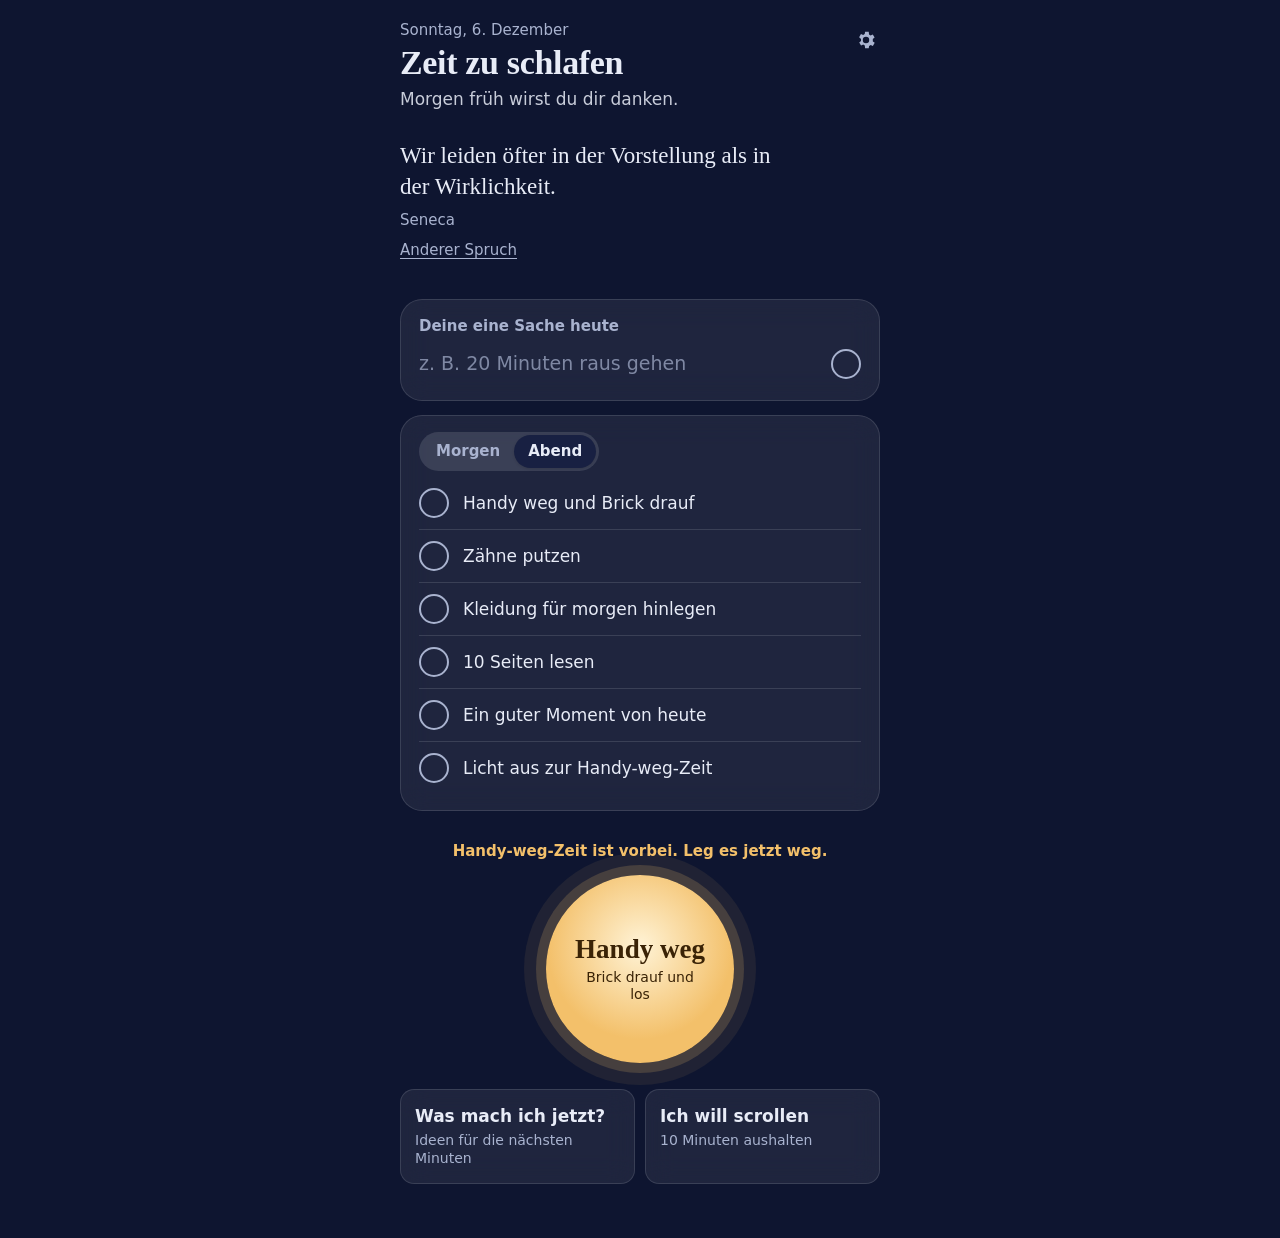
==== app/index.html @ 05405e2e "Tag: kleine iPhone-Web-App für den Tagesrhythmus Routinen mit Serie, eine Sache pro Tag, Spruch des " ====
<!DOCTYPE html>
<html lang="de">
<head>
  <meta charset="utf-8">
  <meta name="viewport" content="width=device-width, initial-scale=1, viewport-fit=cover">
  <title>Tag</title>
  <meta name="description" content="Dein Tagesrhythmus: Routinen, Handy weg, Ideen für jetzt.">
  <meta name="theme-color" content="#cfe0ee">
  <meta name="apple-mobile-web-app-capable" content="yes">
  <meta name="mobile-web-app-capable" content="yes">
  <meta name="apple-mobile-web-app-status-bar-style" content="default">
  <meta name="apple-mobile-web-app-title" content="Tag">
  <link rel="manifest" href="manifest.webmanifest">
  <link rel="icon" href="icons/icon.svg" type="image/svg+xml">
  <link rel="apple-touch-icon" href="icons/apple-touch-icon.png">
  <link rel="stylesheet" href="styles.css">
</head>
<body>
  <div class="sky" aria-hidden="true"></div>

  <main class="page">
    <header class="top">
      <p class="date" id="date"></p>
      <h1 class="greeting" id="greeting">Guten Morgen</h1>
      <p class="nudge" id="nudge"></p>
      <button class="icon-btn settings-btn" id="openSettings" aria-label="Einstellungen">
        <svg viewBox="0 0 24 24" width="22" height="22" aria-hidden="true"><path fill="currentColor" d="M12 15.5A3.5 3.5 0 1 1 12 8.5a3.5 3.5 0 0 1 0 7Zm7.4-2.5a7.6 7.6 0 0 0 0-2l2-1.6-2-3.4-2.4 1a7.4 7.4 0 0 0-1.7-1L15 3h-4l-.4 2.5a7.4 7.4 0 0 0-1.7 1l-2.4-1-2 3.4L6.6 11a7.6 7.6 0 0 0 0 2l-2 1.6 2 3.4 2.4-1a7.4 7.4 0 0 0 1.7 1L11 21h4l.4-2.5a7.4 7.4 0 0 0 1.7-1l2.4 1 2-3.4-2-1.6Z"/></svg>
      </button>
    </header>

    <figure class="quote" id="quote">
      <blockquote id="quoteText"></blockquote>
      <figcaption id="quoteBy"></figcaption>
      <button class="text-btn" id="nextQuote">Anderer Spruch</button>
    </figure>

    <section class="block focus">
      <label for="focusInput" class="block-title">Deine eine Sache heute</label>
      <div class="focus-row">
        <input id="focusInput" type="text" placeholder="z. B. 20 Minuten raus gehen" autocomplete="off" enterkeyhint="done">
        <button class="check" id="focusDone" aria-label="Erledigt" aria-pressed="false"></button>
      </div>
    </section>

    <section class="block routine">
      <div class="routine-head">
        <div class="seg" role="tablist" aria-label="Routine">
          <button role="tab" id="tabMorning" aria-selected="true">Morgen</button>
          <button role="tab" id="tabEvening" aria-selected="false">Abend</button>
        </div>
        <p class="streak" id="streak"></p>
      </div>
      <ul class="checklist" id="routineList"></ul>
      <p class="routine-done" id="routineDone" hidden>Geschafft. Gut gemacht.</p>
    </section>

    <section class="phone-down" id="phoneDown">
      <p class="pd-time" id="bedtimeInfo"></p>
      <button class="pd-btn" id="brickBtn">
        <span class="pd-label">Handy weg</span>
        <span class="pd-sub" id="brickSub">Brick drauf und los</span>
      </button>
    </section>

    <div class="actions">
      <button class="action" id="openIdeas">
        <span class="action-title">Was mach ich jetzt?</span>
        <span class="action-sub">Ideen für die nächsten Minuten</span>
      </button>
      <button class="action action-urge" id="openUrge">
        <span class="action-title">Ich will scrollen</span>
        <span class="action-sub">10 Minuten aushalten</span>
      </button>
    </div>

    <p class="tally" id="tally"></p>
  </main>

  <!-- Ideen -->
  <dialog class="sheet" id="ideasSheet" aria-labelledby="ideasTitle">
    <div class="sheet-inner">
      <div class="sheet-head">
        <button class="text-btn back" id="ideasBack" hidden>Zurück</button>
        <h2 id="ideasTitle">Was mach ich jetzt?</h2>
        <button class="text-btn" data-close>Fertig</button>
      </div>
      <div id="ideasBody"></div>
    </div>
  </dialog>

  <!-- Drang -->
  <dialog class="sheet urge" id="urgeSheet" aria-labelledby="urgeTitle">
    <div class="sheet-inner">
      <div class="sheet-head">
        <span></span>
        <h2 id="urgeTitle">Durchhalten</h2>
        <button class="text-btn" data-close>Schließen</button>
      </div>
      <p class="urge-lead">Der Drang ist eine Welle. Sie steigt und sie fällt wieder. Halte zehn Minuten durch, dann entscheidest du neu.</p>
      <div class="timer" id="timer" role="timer" aria-live="off">10:00</div>
      <div class="breath" id="breath" aria-hidden="true"><span></span></div>
      <p class="breath-label" id="breathLabel">Einatmen</p>
      <p class="urge-try">Stattdessen jetzt:<br><strong id="urgeIdea"></strong></p>
      <div class="urge-buttons">
        <button class="text-btn" id="urgeOther">Andere Idee</button>
        <button class="pill" id="urgeWon">Geschafft, Drang ist weg</button>
      </div>
    </div>
  </dialog>

  <!-- Einstellungen -->
  <dialog class="sheet" id="settingsSheet" aria-labelledby="settingsTitle">
    <div class="sheet-inner">
      <div class="sheet-head">
        <span></span>
        <h2 id="settingsTitle">Einstellungen</h2>
        <button class="text-btn" data-close>Fertig</button>
      </div>

      <div class="field">
        <label for="bedtime">Handy weg um</label>
        <input type="time" id="bedtime">
        <p class="hint">Tipp: Jede Woche 15 Minuten früher. Von 1:00 langsam Richtung 23:00.</p>
      </div>

      <div class="field">
        <span class="field-label">Morgenroutine</span>
        <ul class="edit-list" id="editMorning"></ul>
        <form class="add-row" data-list="morning">
          <input type="text" placeholder="Neuer Punkt" aria-label="Neuer Punkt für Morgenroutine">
          <button class="pill small">Hinzufügen</button>
        </form>
      </div>

      <div class="field">
        <span class="field-label">Abendroutine</span>
        <ul class="edit-list" id="editEvening"></ul>
        <form class="add-row" data-list="evening">
          <input type="text" placeholder="Neuer Punkt" aria-label="Neuer Punkt für Abendroutine">
          <button class="pill small">Hinzufügen</button>
        </form>
      </div>

      <div class="field">
        <span class="field-label">Aufs iPhone holen</span>
        <p class="hint">In Safari öffnen, unten auf Teilen tippen, dann „Zum Home-Bildschirm“. Deine Daten bleiben nur auf diesem Gerät.</p>
      </div>

      <div class="field">
        <button class="text-btn danger" id="resetAll">Alles zurücksetzen</button>
      </div>
    </div>
  </dialog>

  <div class="toast" id="toast" role="status" aria-live="polite"></div>

  <script src="data.js"></script>
  <script src="app.js"></script>
</body>
</html>
---- app/styles.css ----
/* Tag: Farben folgen dem Himmel über den Tag. */

:root {
  --sky-top: #bfd8ec;
  --sky-bottom: #f7dcc6;
  --ink: #1e2a3a;
  --ink-soft: #4d5b6e;
  --panel: rgba(255, 255, 255, 0.58);
  --panel-line: rgba(30, 42, 58, 0.1);
  --sun: #e8952f;
  --sun-ink: #3a2306;
  --sheet: #f6f8fb;
  --sheet-ink: #1e2a3a;

  --serif: ui-serif, "New York", "Iowan Old Style", Georgia, serif;
  --sans: -apple-system, system-ui, "SF Pro Text", "Segoe UI", Roboto, sans-serif;

  --r-lg: 22px;
  --r-md: 14px;
  color-scheme: light;
}

html[data-phase="day"] {
  --sky-top: #cfe3f2;
  --sky-bottom: #eef3f6;
}

html[data-phase="evening"] {
  --sky-top: #34426f;
  --sky-bottom: #b98478;
  --ink: #f6f1ee;
  --ink-soft: #e2d6d6;
  --panel: rgba(20, 24, 48, 0.32);
  --panel-line: rgba(255, 255, 255, 0.16);
  --sun: #f2a85a;
  color-scheme: dark;
}

html[data-phase="night"] {
  --sky-top: #0e1530;
  --sky-bottom: #28315c;
  --ink: #e8ecf7;
  --ink-soft: #a9b3cf;
  --panel: rgba(255, 255, 255, 0.07);
  --panel-line: rgba(255, 255, 255, 0.12);
  --sun: #f3c06a;
  --sheet: #182042;
  --sheet-ink: #e8ecf7;
  color-scheme: dark;
}

* { box-sizing: border-box; }

html, body {
  margin: 0;
  min-height: 100%;
  background: var(--sky-top);
}

body {
  font-family: var(--sans);
  font-size: 17px;
  line-height: 1.45;
  color: var(--ink);
  -webkit-font-smoothing: antialiased;
  -webkit-tap-highlight-color: transparent;
}

.sky {
  position: fixed;
  inset: 0;
  z-index: -1;
  background: linear-gradient(180deg, var(--sky-top) 0%, var(--sky-bottom) 100%);
}

button {
  font: inherit;
  color: inherit;
  background: none;
  border: 0;
  padding: 0;
  cursor: pointer;
}

button:focus-visible, input:focus-visible, a:focus-visible {
  outline: 3px solid var(--sun);
  outline-offset: 2px;
}

.page {
  max-width: 520px;
  margin: 0 auto;
  padding: calc(env(safe-area-inset-top) + 20px) 20px calc(env(safe-area-inset-bottom) + 32px);
}

/* Kopf */
.top {
  position: relative;
  padding-right: 48px;
}

.date {
  margin: 0;
  color: var(--ink-soft);
  font-size: 15px;
}

.greeting {
  margin: 2px 0 0;
  font-family: var(--serif);
  font-weight: 600;
  font-size: 34px;
  line-height: 1.1;
  letter-spacing: -0.01em;
}

.nudge {
  margin: 6px 0 0;
  font-size: 17px;
  color: var(--ink);
  opacity: 0.85;
}

.icon-btn {
  display: grid;
  place-items: center;
  width: 40px;
  height: 40px;
  border-radius: 50%;
  color: var(--ink-soft);
}

.settings-btn {
  position: absolute;
  top: 0;
  right: -6px;
}

/* Spruch */
.quote {
  margin: 28px 0 30px;
}

.quote blockquote {
  margin: 0;
  font-family: var(--serif);
  font-size: 23px;
  line-height: 1.35;
  text-wrap: pretty;
}

.quote figcaption {
  margin-top: 8px;
  color: var(--ink-soft);
  font-size: 15px;
}

.quote figcaption:empty { display: none; }

.text-btn {
  color: var(--ink-soft);
  font-size: 15px;
  padding: 8px 0;
  text-decoration: underline;
  text-underline-offset: 3px;
  text-decoration-thickness: 1px;
}

/* Blöcke */
.block {
  background: var(--panel);
  border: 1px solid var(--panel-line);
  border-radius: var(--r-lg);
  padding: 16px 18px;
  margin-bottom: 14px;
  -webkit-backdrop-filter: blur(14px);
  backdrop-filter: blur(14px);
}

.block-title {
  display: block;
  font-weight: 600;
  font-size: 15px;
  color: var(--ink-soft);
  margin-bottom: 6px;
}

.focus-row {
  display: flex;
  align-items: center;
  gap: 12px;
}

.focus-row input {
  flex: 1;
  min-width: 0;
  font: inherit;
  font-size: 19px;
  color: var(--ink);
  background: transparent;
  border: 0;
  padding: 6px 0;
}

.focus-row input::placeholder { color: var(--ink-soft); opacity: 0.7; }
.focus.done input { text-decoration: line-through; color: var(--ink-soft); }

/* Haken */
.check {
  flex: none;
  width: 30px;
  height: 30px;
  border-radius: 50%;
  border: 2px solid var(--ink-soft);
  display: grid;
  place-items: center;
  transition: background-color 0.15s, border-color 0.15s, transform 0.15s;
}

.check[aria-pressed="true"] {
  background: var(--sun);
  border-color: var(--sun);
}

.check[aria-pressed="true"]::after {
  content: "";
  width: 12px;
  height: 7px;
  border: solid var(--sun-ink);
  border-width: 0 0 2.5px 2.5px;
  transform: translateY(-2px) rotate(-45deg);
}

.check:active { transform: scale(0.9); }

/* Routine */
.routine-head {
  display: flex;
  align-items: center;
  justify-content: space-between;
  gap: 12px;
  margin-bottom: 6px;
}

.seg {
  display: inline-flex;
  padding: 3px;
  border-radius: 999px;
  background: var(--panel-line);
}

.seg button {
  padding: 6px 14px;
  border-radius: 999px;
  font-size: 15px;
  font-weight: 600;
  color: var(--ink-soft);
}

.seg button[aria-selected="true"] {
  background: var(--sheet);
  color: var(--sheet-ink);
  box-shadow: 0 1px 3px rgba(0, 0, 0, 0.12);
}

.streak {
  margin: 0;
  font-size: 15px;
  color: var(--ink-soft);
  white-space: nowrap;
}

.checklist {
  list-style: none;
  margin: 0;
  padding: 0;
}

.checklist li + li { border-top: 1px solid var(--panel-line); }

.checklist .row {
  display: flex;
  align-items: center;
  gap: 14px;
  width: 100%;
  padding: 11px 0;
  text-align: left;
}

.checklist .row:active .check { transform: scale(0.9); }

.checklist .is-done span { color: var(--ink-soft); text-decoration: line-through; }

.routine-done {
  margin: 8px 0 2px;
  font-family: var(--serif);
  font-size: 18px;
}

/* Handy weg: das eine große Element */
.phone-down {
  text-align: center;
  margin: 30px 0 26px;
}

.pd-time {
  margin: 0 0 12px;
  color: var(--ink-soft);
  font-size: 15px;
}

.pd-btn {
  width: 188px;
  height: 188px;
  border-radius: 50%;
  background: radial-gradient(circle at 50% 38%, #fff3d6 0%, var(--sun) 62%);
  color: var(--sun-ink);
  display: inline-flex;
  flex-direction: column;
  align-items: center;
  justify-content: center;
  gap: 4px;
  box-shadow: 0 0 0 10px color-mix(in srgb, var(--sun) 18%, transparent),
              0 0 0 22px color-mix(in srgb, var(--sun) 8%, transparent);
  transition: transform 0.2s;
}

.pd-btn:active { transform: scale(0.96); }

.pd-label {
  font-family: var(--serif);
  font-weight: 600;
  font-size: 27px;
  line-height: 1.1;
}

.pd-sub {
  font-size: 14px;
  max-width: 130px;
  line-height: 1.25;
}

.phone-down.urgent .pd-time { color: var(--sun); font-weight: 600; }

/* Aktionen */
.actions {
  display: grid;
  grid-template-columns: 1fr 1fr;
  gap: 10px;
}

.action {
  text-align: left;
  background: var(--panel);
  border: 1px solid var(--panel-line);
  border-radius: var(--r-md);
  padding: 14px 14px 16px;
  display: flex;
  flex-direction: column;
  gap: 2px;
  -webkit-backdrop-filter: blur(14px);
  backdrop-filter: blur(14px);
}

.action-title { font-weight: 600; font-size: 17px; }
.action-sub { color: var(--ink-soft); font-size: 14px; line-height: 1.3; }

.tally {
  margin: 22px 0 0;
  text-align: center;
  color: var(--ink-soft);
  font-size: 14px;
}

/* Sheets */
.sheet {
  width: 100%;
  max-width: 560px;
  max-height: 92dvh;
  margin: auto auto 0;
  padding: 0;
  border: 0;
  border-radius: 24px 24px 0 0;
  background: var(--sheet);
  color: var(--sheet-ink);
  overflow: hidden;
}

.sheet[open] { animation: sheet-in 0.28s cubic-bezier(0.2, 0.8, 0.2, 1); }
.sheet::backdrop { background: rgba(10, 14, 30, 0.45); }

@keyframes sheet-in {
  from { transform: translateY(40px); opacity: 0; }
  to { transform: none; opacity: 1; }
}

.sheet-inner {
  max-height: 92dvh;
  overflow-y: auto;
  padding: 10px 20px calc(env(safe-area-inset-bottom) + 28px);
  -webkit-overflow-scrolling: touch;
}

.sheet-head {
  position: sticky;
  top: -10px;
  display: grid;
  grid-template-columns: 76px 1fr 76px;
  gap: 8px;
  align-items: center;
  padding: 10px 0;
  margin: -10px 0 8px;
  background: var(--sheet);
  z-index: 1;
}

.sheet-head h2 {
  margin: 0;
  font-size: 17px;
  font-weight: 600;
  text-align: center;
}

.sheet-head > :last-child { justify-self: end; text-decoration: none; font-weight: 600; color: var(--sun); }
.sheet-head .back { justify-self: start; text-decoration: none; }
.sheet-head .back[hidden] { display: block; visibility: hidden; }
.sheet .text-btn { color: color-mix(in srgb, var(--sheet-ink) 65%, transparent); }
.sheet .sheet-head > .text-btn:last-child { color: #c8761a; }
html[data-phase="night"] .sheet .sheet-head > .text-btn:last-child { color: var(--sun); }

/* Ideen */
.groups {
  display: grid;
  grid-template-columns: 1fr 1fr;
  gap: 10px;
}

.group-btn {
  text-align: left;
  padding: 16px 14px;
  border-radius: var(--r-md);
  background: color-mix(in srgb, var(--sheet-ink) 6%, transparent);
  display: flex;
  flex-direction: column;
  gap: 6px;
}

.group-btn .emoji { font-size: 26px; line-height: 1; }
.group-btn .name { font-weight: 600; }
.group-btn .count { font-size: 14px; opacity: 0.6; }

.random {
  margin: 14px 0 0;
  width: 100%;
}

.pick {
  margin: 4px 0 16px;
  padding: 18px;
  border-radius: var(--r-md);
  background: color-mix(in srgb, var(--sun) 22%, transparent);
  font-family: var(--serif);
  font-size: 21px;
  line-height: 1.3;
}

.idea-list {
  list-style: none;
  margin: 0;
  padding: 0;
}

.idea-list li {
  padding: 13px 0;
  border-top: 1px solid color-mix(in srgb, var(--sheet-ink) 10%, transparent);
}

.pill {
  display: inline-flex;
  justify-content: center;
  align-items: center;
  padding: 13px 20px;
  border-radius: 999px;
  background: var(--sun);
  color: var(--sun-ink);
  font-weight: 600;
}

.pill.small { padding: 9px 14px; font-size: 15px; }

/* Drang */
.urge .sheet-inner { text-align: center; }

.urge-lead {
  margin: 0 auto;
  max-width: 34ch;
  opacity: 0.8;
}

.timer {
  margin: 22px 0 8px;
  font-family: var(--serif);
  font-size: 64px;
  font-weight: 600;
  font-variant-numeric: tabular-nums;
  line-height: 1;
}

.breath {
  height: 120px;
  display: grid;
  place-items: center;
}

.breath span {
  width: 54px;
  height: 54px;
  border-radius: 50%;
  background: color-mix(in srgb, var(--sun) 55%, transparent);
  animation: breathe 10s ease-in-out infinite;
}

@keyframes breathe {
  0%, 100% { transform: scale(1); }
  40%, 50% { transform: scale(2); }
}

.breath-label { margin: 0 0 14px; opacity: 0.7; font-size: 15px; }

.urge-try { margin: 0 0 12px; }
.urge-try strong { font-family: var(--serif); font-size: 21px; font-weight: 600; }

.urge-buttons {
  display: flex;
  flex-direction: column;
  align-items: center;
  gap: 6px;
}

/* Einstellungen */
.field { margin: 8px 0 24px; }

.field > label, .field-label {
  display: block;
  font-weight: 600;
  margin-bottom: 8px;
}

.field input[type="time"], .add-row input {
  font: inherit;
  color: inherit;
  background: color-mix(in srgb, var(--sheet-ink) 7%, transparent);
  border: 0;
  border-radius: 10px;
  padding: 10px 12px;
}

.hint { margin: 8px 0 0; font-size: 15px; opacity: 0.7; }

.edit-list { list-style: none; margin: 0 0 8px; padding: 0; }

.edit-list li {
  display: flex;
  align-items: center;
  justify-content: space-between;
  gap: 10px;
  padding: 9px 0;
  border-top: 1px solid color-mix(in srgb, var(--sheet-ink) 10%, transparent);
}

.edit-list .remove {
  flex: none;
  width: 30px;
  height: 30px;
  border-radius: 50%;
  font-size: 20px;
  line-height: 1;
  opacity: 0.55;
}

.add-row { display: flex; gap: 8px; }
.add-row input { flex: 1; min-width: 0; }

.danger { color: #c0392b !important; }

/* Toast */
.toast {
  position: fixed;
  left: 50%;
  bottom: calc(env(safe-area-inset-bottom) + 24px);
  transform: translate(-50%, 20px);
  max-width: calc(100% - 40px);
  padding: 12px 18px;
  border-radius: 999px;
  background: #1e2a3a;
  color: #fff;
  font-size: 15px;
  opacity: 0;
  pointer-events: none;
  transition: opacity 0.2s, transform 0.2s;
  z-index: 10;
}

.toast.show { opacity: 1; transform: translate(-50%, 0); }

@media (prefers-reduced-motion: reduce) {
  *, *::before, *::after {
    animation-duration: 0.01ms !important;
    animation-iteration-count: 1 !important;
    transition-duration: 0.01ms !important;
  }
}
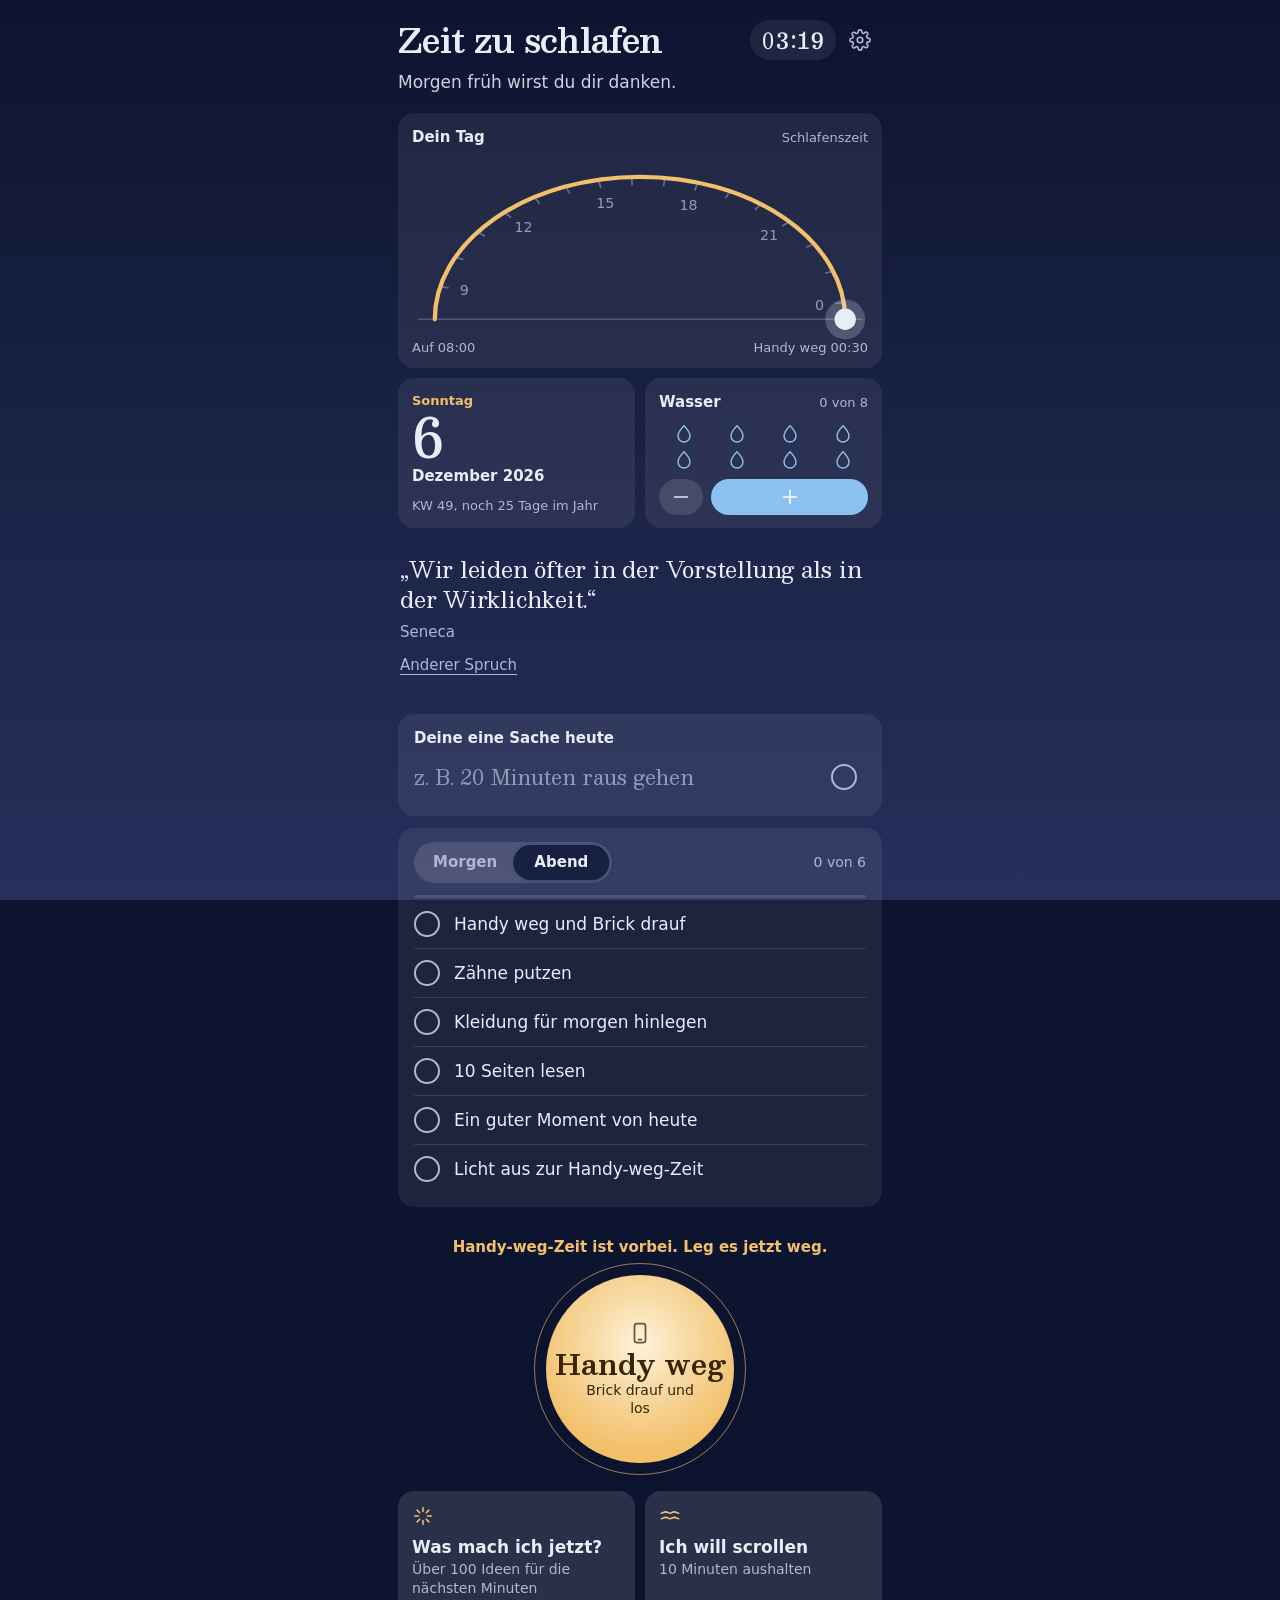
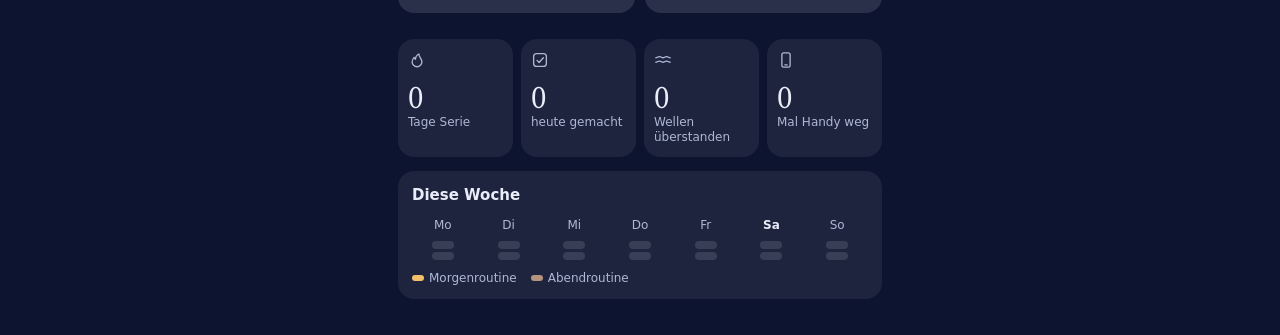
==== commit 0f0a9c4d: "Tag v2: Widgets, animierte Uhr und neues Design - Uhr oben rechts: Ziffern rollen beim Minutenwechse" ====
--- a/app/index.html
+++ b/app/index.html
@@ -2,10 +2,10 @@
 <html lang="de">
 <head>
   <meta charset="utf-8">
-  <meta name="viewport" content="width=device-width, initial-scale=1, viewport-fit=cover">
+  <meta name="viewport" content="width=device-width, initial-scale=1, viewport-fit=cover, interactive-widget=resizes-content">
   <title>Tag</title>
   <meta name="description" content="Dein Tagesrhythmus: Routinen, Handy weg, Ideen für jetzt.">
-  <meta name="theme-color" content="#cfe0ee">
+  <meta name="theme-color" content="#bfd8ec">
   <meta name="apple-mobile-web-app-capable" content="yes">
   <meta name="mobile-web-app-capable" content="yes">
   <meta name="apple-mobile-web-app-status-bar-style" content="default">
@@ -13,20 +13,94 @@
   <link rel="manifest" href="manifest.webmanifest">
   <link rel="icon" href="icons/icon.svg" type="image/svg+xml">
   <link rel="apple-touch-icon" href="icons/apple-touch-icon.png">
+  <link rel="preload" href="fonts/besley-latin.woff2" as="font" type="font/woff2" crossorigin>
   <link rel="stylesheet" href="styles.css">
 </head>
 <body>
   <div class="sky" aria-hidden="true"></div>
 
+  <!-- Wiederverwendbare Icons: 24er Raster, eine Strichstärke -->
+  <svg width="0" height="0" style="position:absolute" aria-hidden="true">
+    <defs>
+      <symbol id="i-gear" viewBox="0 0 24 24"><circle cx="12" cy="12" r="3"/><path d="M19.4 15a1.7 1.7 0 0 0 .3 1.8l.1.1a2 2 0 1 1-2.8 2.8l-.1-.1a1.7 1.7 0 0 0-1.8-.3 1.7 1.7 0 0 0-1 1.5V21a2 2 0 1 1-4 0v-.1a1.7 1.7 0 0 0-1.1-1.5 1.7 1.7 0 0 0-1.8.3l-.1.1a2 2 0 1 1-2.8-2.8l.1-.1a1.7 1.7 0 0 0 .3-1.8 1.7 1.7 0 0 0-1.5-1H3a2 2 0 1 1 0-4h.1a1.7 1.7 0 0 0 1.5-1.1 1.7 1.7 0 0 0-.3-1.8l-.1-.1a2 2 0 1 1 2.8-2.8l.1.1a1.7 1.7 0 0 0 1.8.3H9a1.7 1.7 0 0 0 1-1.5V3a2 2 0 1 1 4 0v.1a1.7 1.7 0 0 0 1 1.5 1.7 1.7 0 0 0 1.8-.3l.1-.1a2 2 0 1 1 2.8 2.8l-.1.1a1.7 1.7 0 0 0-.3 1.8V9a1.7 1.7 0 0 0 1.5 1H21a2 2 0 1 1 0 4h-.1a1.7 1.7 0 0 0-1.5 1Z"/></symbol>
+      <symbol id="i-dumbbell" viewBox="0 0 24 24"><path d="M6.5 6.5v11M17.5 6.5v11M3.5 9v6M20.5 9v6M6.5 12h11"/></symbol>
+      <symbol id="i-bolt" viewBox="0 0 24 24"><path d="M13 2.5 4.5 13.5H11l-1 8 8.5-11H12l1-8Z"/></symbol>
+      <symbol id="i-target" viewBox="0 0 24 24"><circle cx="12" cy="12" r="9"/><circle cx="12" cy="12" r="5"/><circle cx="12" cy="12" r="1"/></symbol>
+      <symbol id="i-book" viewBox="0 0 24 24"><path d="M12 6.5C10.5 5 8 4.5 4 4.5v14c4 0 6.5.5 8 2 1.5-1.5 4-2 8-2v-14c-4 0-6.5.5-8 2Z"/><path d="M12 6.5v14"/></symbol>
+      <symbol id="i-hammer" viewBox="0 0 24 24"><path d="m14 7-9.5 9.5a1.8 1.8 0 0 0 2.5 2.5L16.5 9.5"/><path d="m12.5 5.5 3-3 6 6-3 3-1.5-1.5-1.5 1.5-4.5-4.5 1.5-1.5Z"/></symbol>
+      <symbol id="i-tree" viewBox="0 0 24 24"><path d="M12 21v-6"/><path d="M12 3c-3.3 0-6 2.6-6 5.8 0 1 .3 1.9.7 2.7A4 4 0 0 0 9 18.5h6a4 4 0 0 0 2.3-7c.4-.8.7-1.7.7-2.7C18 5.6 15.3 3 12 3Z"/></symbol>
+      <symbol id="i-check" viewBox="0 0 24 24"><rect x="3.5" y="3.5" width="17" height="17" rx="4"/><path d="m8 12.5 2.8 2.8L16.5 9"/></symbol>
+      <symbol id="i-wave" viewBox="0 0 24 24"><path d="M2.5 9c2 0 2-1.5 4.75-1.5S10 9 12 9s2-1.5 4.75-1.5S19.5 9 21.5 9"/><path d="M2.5 15c2 0 2-1.5 4.75-1.5S10 15 12 15s2-1.5 4.75-1.5S19.5 15 21.5 15"/></symbol>
+      <symbol id="i-chat" viewBox="0 0 24 24"><path d="M20.5 12a8 8 0 0 1-11.7 7.1L3.5 20.5l1.4-4.6A8 8 0 1 1 20.5 12Z"/></symbol>
+      <symbol id="i-drop" viewBox="0 0 24 24"><path d="M12 3s6.5 6.6 6.5 11.2A6.5 6.5 0 0 1 5.5 14.2C5.5 9.6 12 3 12 3Z"/></symbol>
+      <symbol id="i-flame" viewBox="0 0 24 24"><path d="M12 21a6.5 6.5 0 0 0 6.5-6.5c0-4.5-4-6-4-10.5-3 1.5-4.5 4.5-4.5 7-1-.5-1.5-1.5-1.8-2.5C6.8 10 5.5 12 5.5 14.5A6.5 6.5 0 0 0 12 21Z"/></symbol>
+      <symbol id="i-phone" viewBox="0 0 24 24"><rect x="6.5" y="2.5" width="11" height="19" rx="2.5"/><path d="M10.5 18.5h3"/></symbol>
+      <symbol id="i-spark" viewBox="0 0 24 24"><path d="M12 3v4M12 17v4M3 12h4M17 12h4M5.6 5.6l2.8 2.8M15.6 15.6l2.8 2.8M5.6 18.4l2.8-2.8M15.6 8.4l2.8-2.8"/></symbol>
+      <symbol id="i-shuffle" viewBox="0 0 24 24"><path d="M3 7h3.5c4.5 0 6.5 10 11 10H21M3 17h3.5c1.6 0 2.8-1.3 3.8-2.8M14 9.8c1-1.5 2.1-2.8 3.5-2.8H21M18.5 4.5 21 7l-2.5 2.5M18.5 14.5 21 17l-2.5 2.5"/></symbol>
+      <symbol id="i-chevron" viewBox="0 0 24 24"><path d="m15 18-6-6 6-6"/></symbol>
+      <symbol id="i-plus" viewBox="0 0 24 24"><path d="M12 5v14M5 12h14"/></symbol>
+      <symbol id="i-minus" viewBox="0 0 24 24"><path d="M5 12h14"/></symbol>
+    </defs>
+  </svg>
+
   <main class="page">
     <header class="top">
-      <p class="date" id="date"></p>
-      <h1 class="greeting" id="greeting">Guten Morgen</h1>
-      <p class="nudge" id="nudge"></p>
-      <button class="icon-btn settings-btn" id="openSettings" aria-label="Einstellungen">
-        <svg viewBox="0 0 24 24" width="22" height="22" aria-hidden="true"><path fill="currentColor" d="M12 15.5A3.5 3.5 0 1 1 12 8.5a3.5 3.5 0 0 1 0 7Zm7.4-2.5a7.6 7.6 0 0 0 0-2l2-1.6-2-3.4-2.4 1a7.4 7.4 0 0 0-1.7-1L15 3h-4l-.4 2.5a7.4 7.4 0 0 0-1.7 1l-2.4-1-2 3.4L6.6 11a7.6 7.6 0 0 0 0 2l-2 1.6 2 3.4 2.4-1a7.4 7.4 0 0 0 1.7 1L11 21h4l.4-2.5a7.4 7.4 0 0 0 1.7-1l2.4 1 2-3.4-2-1.6Z"/></svg>
-      </button>
+      <div class="top-left">
+        <h1 class="greeting" id="greeting">Guten Morgen</h1>
+      </div>
+      <div class="top-right">
+        <time class="clock" id="clock" aria-live="off">
+          <span class="clock-d" data-i="0"></span><span class="clock-d" data-i="1"></span><span class="clock-colon" aria-hidden="true">:</span><span class="clock-d" data-i="2"></span><span class="clock-d" data-i="3"></span>
+        </time>
+        <button class="icon-btn" id="openSettings" aria-label="Einstellungen">
+          <svg class="ic"><use href="#i-gear"/></svg>
+        </button>
+      </div>
     </header>
+    <p class="nudge" id="nudge"></p>
+
+    <!-- Widgets -->
+    <section class="widgets" aria-label="Überblick">
+      <article class="w w-arc" aria-labelledby="arcTitle">
+        <div class="w-head">
+          <h2 class="w-title" id="arcTitle">Dein Tag</h2>
+          <p class="w-meta" id="arcMeta"></p>
+        </div>
+        <svg class="arc" viewBox="0 0 320 128" aria-hidden="true">
+          <path id="arcTrack" class="arc-track" d="M16 116 A144 100 0 0 1 304 116"/>
+          <path id="arcDone" class="arc-done" d="M16 116 A144 100 0 0 1 304 116"/>
+          <g id="arcTicks" class="arc-ticks"></g>
+          <line class="arc-horizon" x1="4" y1="116" x2="316" y2="116"/>
+          <g id="arcSun" class="arc-sun">
+            <circle r="14" class="sun-halo"/>
+            <circle r="7.5" class="sun-core"/>
+          </g>
+        </svg>
+        <div class="arc-ends">
+          <span id="arcWake"></span>
+          <span id="arcBed"></span>
+        </div>
+      </article>
+
+      <article class="w w-date" aria-label="Datum">
+        <p class="wd-weekday" id="wdWeekday"></p>
+        <p class="wd-day" id="wdDay"></p>
+        <p class="wd-month" id="wdMonth"></p>
+        <p class="wd-week" id="wdWeek"></p>
+      </article>
+
+      <article class="w w-water" aria-labelledby="waterTitle">
+        <div class="w-head">
+          <h2 class="w-title" id="waterTitle">Wasser</h2>
+          <p class="w-meta"><span id="waterCount">0</span> von 8</p>
+        </div>
+        <div class="drops" id="drops" aria-hidden="true"></div>
+        <div class="water-btns">
+          <button class="round-btn" id="waterMinus" aria-label="Ein Glas weniger"><svg class="ic"><use href="#i-minus"/></svg></button>
+          <button class="round-btn primary" id="waterPlus" aria-label="Ein Glas getrunken"><svg class="ic"><use href="#i-plus"/></svg></button>
+        </div>
+      </article>
+    </section>
 
     <figure class="quote" id="quote">
       <blockquote id="quoteText"></blockquote>
@@ -34,29 +108,31 @@
       <button class="text-btn" id="nextQuote">Anderer Spruch</button>
     </figure>
 
-    <section class="block focus">
-      <label for="focusInput" class="block-title">Deine eine Sache heute</label>
+    <section class="panel focus">
+      <label for="focusInput" class="panel-title">Deine eine Sache heute</label>
       <div class="focus-row">
         <input id="focusInput" type="text" placeholder="z. B. 20 Minuten raus gehen" autocomplete="off" enterkeyhint="done">
-        <button class="check" id="focusDone" aria-label="Erledigt" aria-pressed="false"></button>
-      </div>
-    </section>
-
-    <section class="block routine">
+        <button class="check-btn" id="focusDone" aria-label="Eine Sache erledigt" aria-pressed="false"><i class="check" aria-hidden="true"></i></button>
+      </div>
+    </section>
+
+    <section class="panel routine">
       <div class="routine-head">
         <div class="seg" role="tablist" aria-label="Routine">
+          <span class="seg-pill" aria-hidden="true"></span>
           <button role="tab" id="tabMorning" aria-selected="true">Morgen</button>
           <button role="tab" id="tabEvening" aria-selected="false">Abend</button>
         </div>
-        <p class="streak" id="streak"></p>
-      </div>
+        <p class="routine-count" id="routineCount"></p>
+      </div>
+      <div class="routine-bar" aria-hidden="true"><span id="routineBar"></span></div>
       <ul class="checklist" id="routineList"></ul>
-      <p class="routine-done" id="routineDone" hidden>Geschafft. Gut gemacht.</p>
     </section>
 
     <section class="phone-down" id="phoneDown">
       <p class="pd-time" id="bedtimeInfo"></p>
       <button class="pd-btn" id="brickBtn">
+        <svg class="ic pd-ic" aria-hidden="true"><use href="#i-phone"/></svg>
         <span class="pd-label">Handy weg</span>
         <span class="pd-sub" id="brickSub">Brick drauf und los</span>
       </button>
@@ -64,41 +140,77 @@
 
     <div class="actions">
       <button class="action" id="openIdeas">
+        <svg class="ic action-ic" aria-hidden="true"><use href="#i-spark"/></svg>
         <span class="action-title">Was mach ich jetzt?</span>
-        <span class="action-sub">Ideen für die nächsten Minuten</span>
+        <span class="action-sub">Über 100 Ideen für die nächsten Minuten</span>
       </button>
       <button class="action action-urge" id="openUrge">
+        <svg class="ic action-ic" aria-hidden="true"><use href="#i-wave"/></svg>
         <span class="action-title">Ich will scrollen</span>
         <span class="action-sub">10 Minuten aushalten</span>
       </button>
     </div>
 
-    <p class="tally" id="tally"></p>
+    <section class="widgets stats" aria-label="Deine Zahlen">
+      <article class="w w-stat">
+        <svg class="ic stat-ic" aria-hidden="true"><use href="#i-flame"/></svg>
+        <p class="stat-num" id="statStreak">0</p>
+        <p class="stat-label" id="statStreakLabel">Tage Serie</p>
+      </article>
+      <article class="w w-stat">
+        <svg class="ic stat-ic" aria-hidden="true"><use href="#i-check"/></svg>
+        <p class="stat-num" id="statDone">0</p>
+        <p class="stat-label">heute gemacht</p>
+      </article>
+      <article class="w w-stat">
+        <svg class="ic stat-ic" aria-hidden="true"><use href="#i-wave"/></svg>
+        <p class="stat-num" id="statWaves">0</p>
+        <p class="stat-label">Wellen überstanden</p>
+      </article>
+      <article class="w w-stat">
+        <svg class="ic stat-ic" aria-hidden="true"><use href="#i-phone"/></svg>
+        <p class="stat-num" id="statBrick">0</p>
+        <p class="stat-label">Mal Handy weg</p>
+      </article>
+    </section>
+
+    <section class="week" aria-labelledby="weekTitle">
+      <h2 class="w-title" id="weekTitle">Diese Woche</h2>
+      <ol class="week-days" id="weekDays"></ol>
+    </section>
   </main>
 
   <!-- Ideen -->
   <dialog class="sheet" id="ideasSheet" aria-labelledby="ideasTitle">
     <div class="sheet-inner">
+      <div class="sheet-grabber" aria-hidden="true"></div>
       <div class="sheet-head">
-        <button class="text-btn back" id="ideasBack" hidden>Zurück</button>
+        <button class="text-btn back" id="ideasBack" hidden><svg class="ic ic-sm"><use href="#i-chevron"/></svg>Zurück</button>
         <h2 id="ideasTitle">Was mach ich jetzt?</h2>
-        <button class="text-btn" data-close>Fertig</button>
-      </div>
-      <div id="ideasBody"></div>
+        <button class="text-btn done-btn" data-close>Fertig</button>
+      </div>
+      <div class="ideas-body" id="ideasBody"></div>
     </div>
   </dialog>
 
   <!-- Drang -->
   <dialog class="sheet urge" id="urgeSheet" aria-labelledby="urgeTitle">
     <div class="sheet-inner">
+      <div class="sheet-grabber" aria-hidden="true"></div>
       <div class="sheet-head">
         <span></span>
         <h2 id="urgeTitle">Durchhalten</h2>
-        <button class="text-btn" data-close>Schließen</button>
+        <button class="text-btn done-btn" data-close>Schließen</button>
       </div>
       <p class="urge-lead">Der Drang ist eine Welle. Sie steigt und sie fällt wieder. Halte zehn Minuten durch, dann entscheidest du neu.</p>
-      <div class="timer" id="timer" role="timer" aria-live="off">10:00</div>
-      <div class="breath" id="breath" aria-hidden="true"><span></span></div>
+      <div class="timer-wrap">
+        <svg class="timer-ring" viewBox="0 0 200 200" aria-hidden="true">
+          <circle cx="100" cy="100" r="88" class="tr-track"/>
+          <circle cx="100" cy="100" r="88" class="tr-fill" id="timerFill"/>
+        </svg>
+        <div class="breath" aria-hidden="true"><span></span></div>
+        <div class="timer" id="timer" role="timer">10:00</div>
+      </div>
       <p class="breath-label" id="breathLabel">Einatmen</p>
       <p class="urge-try">Stattdessen jetzt:<br><strong id="urgeIdea"></strong></p>
       <div class="urge-buttons">
@@ -111,17 +223,24 @@
   <!-- Einstellungen -->
   <dialog class="sheet" id="settingsSheet" aria-labelledby="settingsTitle">
     <div class="sheet-inner">
+      <div class="sheet-grabber" aria-hidden="true"></div>
       <div class="sheet-head">
         <span></span>
         <h2 id="settingsTitle">Einstellungen</h2>
-        <button class="text-btn" data-close>Fertig</button>
-      </div>
-
-      <div class="field">
-        <label for="bedtime">Handy weg um</label>
-        <input type="time" id="bedtime">
-        <p class="hint">Tipp: Jede Woche 15 Minuten früher. Von 1:00 langsam Richtung 23:00.</p>
-      </div>
+        <button class="text-btn done-btn" data-close>Fertig</button>
+      </div>
+
+      <div class="field two">
+        <div>
+          <label for="waketime">Aufstehen um</label>
+          <input type="time" id="waketime">
+        </div>
+        <div>
+          <label for="bedtime">Handy weg um</label>
+          <input type="time" id="bedtime">
+        </div>
+      </div>
+      <p class="hint">Tipp: Jede Woche 15 Minuten früher. Von 1:00 langsam Richtung 23:00.</p>
 
       <div class="field">
         <span class="field-label">Morgenroutine</span>
--- a/app/styles.css
+++ b/app/styles.css
@@ -1,70 +1,96 @@
-/* Tag: Farben folgen dem Himmel über den Tag. */
+/* Tag: Die Farben folgen dem Himmel über den Tag.
+   Display: Besley (selbst gehostet). Text: System-Sans des iPhones. */
+
+@font-face {
+  font-family: "Besley";
+  src: url("fonts/besley-latin.woff2") format("woff2");
+  font-weight: 400 700;
+  font-display: swap;
+}
 
 :root {
-  --sky-top: #bfd8ec;
-  --sky-bottom: #f7dcc6;
-  --ink: #1e2a3a;
-  --ink-soft: #4d5b6e;
-  --panel: rgba(255, 255, 255, 0.58);
-  --panel-line: rgba(30, 42, 58, 0.1);
-  --sun: #e8952f;
+  --sky-top: #bcd6ec;
+  --sky-bottom: #f6dac5;
+  --ink: #1b2737;
+  --ink-soft: #46546a;
+  --surface: rgba(255, 255, 255, 0.62);
+  --surface-strong: rgba(255, 255, 255, 0.8);
+  --line: rgba(27, 39, 55, 0.1);
+  --sun: #e8902a;
+  --sun-soft: #fbd9a8;
   --sun-ink: #3a2306;
-  --sheet: #f6f8fb;
-  --sheet-ink: #1e2a3a;
-
-  --serif: ui-serif, "New York", "Iowan Old Style", Georgia, serif;
+  --water: #3f86c6;
+  --sheet: #f5f7fa;
+  --sheet-ink: #1b2737;
+  --sheet-soft: #5a6678;
+
+  --display: "Besley", ui-serif, Georgia, serif;
   --sans: -apple-system, system-ui, "SF Pro Text", "Segoe UI", Roboto, sans-serif;
 
-  --r-lg: 22px;
-  --r-md: 14px;
+  --r-w: 16px;
+  --r-sm: 12px;
+  --ease-out: cubic-bezier(0.23, 1, 0.32, 1);
+  --ease-drawer: cubic-bezier(0.32, 0.72, 0, 1);
   color-scheme: light;
 }
 
 html[data-phase="day"] {
-  --sky-top: #cfe3f2;
-  --sky-bottom: #eef3f6;
+  --sky-top: #c9e0f2;
+  --sky-bottom: #edf3f7;
 }
 
 html[data-phase="evening"] {
   --sky-top: #34426f;
-  --sky-bottom: #b98478;
-  --ink: #f6f1ee;
-  --ink-soft: #e2d6d6;
-  --panel: rgba(20, 24, 48, 0.32);
-  --panel-line: rgba(255, 255, 255, 0.16);
-  --sun: #f2a85a;
+  --sky-bottom: #b4807a;
+  --ink: #f7f1ee;
+  --ink-soft: #e4d5d4;
+  --surface: rgba(28, 30, 62, 0.34);
+  --surface-strong: rgba(28, 30, 62, 0.5);
+  --line: rgba(255, 255, 255, 0.16);
+  --sun: #f3a65a;
+  --sun-soft: #f9cf9f;
+  --water: #8cc2f0;
   color-scheme: dark;
 }
 
 html[data-phase="night"] {
-  --sky-top: #0e1530;
-  --sky-bottom: #28315c;
-  --ink: #e8ecf7;
-  --ink-soft: #a9b3cf;
-  --panel: rgba(255, 255, 255, 0.07);
-  --panel-line: rgba(255, 255, 255, 0.12);
+  --sky-top: #0d1430;
+  --sky-bottom: #27305b;
+  --ink: #e9edf8;
+  --ink-soft: #aeb8d4;
+  --surface: rgba(255, 255, 255, 0.07);
+  --surface-strong: rgba(255, 255, 255, 0.12);
+  --line: rgba(255, 255, 255, 0.12);
   --sun: #f3c06a;
-  --sheet: #182042;
-  --sheet-ink: #e8ecf7;
+  --sun-soft: #f7dca8;
+  --water: #8cc2f0;
+  --sheet: #172041;
+  --sheet-ink: #e9edf8;
+  --sheet-soft: #aeb8d4;
   color-scheme: dark;
 }
 
 * { box-sizing: border-box; }
 
-html, body {
+html {
+  -webkit-tap-highlight-color: transparent;
+  -webkit-text-size-adjust: 100%;
+  overscroll-behavior: none;
+  background: var(--sky-top);
+}
+
+body {
   margin: 0;
-  min-height: 100%;
-  background: var(--sky-top);
-}
-
-body {
+  min-height: 100dvh;
   font-family: var(--sans);
   font-size: 17px;
   line-height: 1.45;
   color: var(--ink);
   -webkit-font-smoothing: antialiased;
-  -webkit-tap-highlight-color: transparent;
-}
+}
+
+::selection { background: var(--sun-soft); color: #1b2737; }
+input { caret-color: var(--sun); }
 
 .sky {
   position: fixed;
@@ -80,72 +106,338 @@
   border: 0;
   padding: 0;
   cursor: pointer;
-}
-
-button:focus-visible, input:focus-visible, a:focus-visible {
-  outline: 3px solid var(--sun);
+  touch-action: manipulation;
+  user-select: none;
+  -webkit-user-select: none;
+}
+
+button:focus-visible, input:focus-visible {
+  outline: 2.5px solid var(--sun);
   outline-offset: 2px;
 }
+
+input { font-size: 16px; }
+
+.ic {
+  width: 22px;
+  height: 22px;
+  fill: none;
+  stroke: currentColor;
+  stroke-width: 1.75;
+  stroke-linecap: round;
+  stroke-linejoin: round;
+  flex: none;
+}
+
+.ic-sm { width: 18px; height: 18px; }
 
 .page {
   max-width: 520px;
   margin: 0 auto;
-  padding: calc(env(safe-area-inset-top) + 20px) 20px calc(env(safe-area-inset-bottom) + 32px);
-}
-
-/* Kopf */
+  padding: calc(env(safe-area-inset-top) + 18px) 18px calc(env(safe-area-inset-bottom) + 36px);
+}
+
+/* ---------- Kopf ---------- */
 .top {
-  position: relative;
-  padding-right: 48px;
-}
-
-.date {
-  margin: 0;
+  display: flex;
+  align-items: flex-start;
+  justify-content: space-between;
+  gap: 12px;
+}
+
+.date-line {
+  margin: 4px 0 0;
   color: var(--ink-soft);
   font-size: 15px;
 }
 
 .greeting {
   margin: 2px 0 0;
-  font-family: var(--serif);
-  font-weight: 600;
-  font-size: 34px;
-  line-height: 1.1;
-  letter-spacing: -0.01em;
+  padding-top: 2px;
+  font-family: var(--display);
+  font-weight: 600;
+  font-size: 33px;
+  line-height: 1.08;
+  letter-spacing: -0.02em;
 }
 
 .nudge {
-  margin: 6px 0 0;
+  margin: 8px 0 18px;
+  max-width: 34ch;
   font-size: 17px;
   color: var(--ink);
-  opacity: 0.85;
+  opacity: 0.88;
+}
+
+.top-right {
+  display: flex;
+  align-items: center;
+  gap: 2px;
+}
+
+/* Uhr: Ziffern rollen beim Minutenwechsel, der Doppelpunkt atmet im Sekundentakt. */
+.clock {
+  display: inline-flex;
+  align-items: center;
+  height: 40px;
+  padding: 0 12px;
+  border-radius: 999px;
+  background: var(--surface);
+  font-family: var(--display);
+  font-weight: 600;
+  font-size: 22px;
+  font-variant-numeric: tabular-nums lining-nums;
+  letter-spacing: 0.01em;
+}
+
+.clock-d {
+  position: relative;
+  display: inline-block;
+  width: 0.62em;
+  height: 1.2em;
+  line-height: 1.2em;
+  text-align: center;
+  overflow: hidden;
+}
+
+.clock-d > b {
+  position: absolute;
+  inset: 0;
+  font-weight: inherit;
+}
+
+.clock-d > b.in { animation: digit-in 520ms var(--ease-out) both; }
+.clock-d > b.out { animation: digit-out 420ms var(--ease-out) both; }
+
+@keyframes digit-in {
+  from { transform: translateY(70%); opacity: 0; filter: blur(3px); }
+  to { transform: none; opacity: 1; filter: blur(0); }
+}
+
+@keyframes digit-out {
+  from { transform: none; opacity: 1; filter: blur(0); }
+  to { transform: translateY(-70%); opacity: 0; filter: blur(3px); }
+}
+
+.clock-colon {
+  display: inline-block;
+  margin: 0 1px;
+  transform: translateY(-0.06em);
+  animation: colon 2s ease-in-out infinite;
+}
+
+@keyframes colon {
+  0%, 100% { opacity: 1; }
+  50% { opacity: 0.25; }
 }
 
 .icon-btn {
   display: grid;
   place-items: center;
-  width: 40px;
-  height: 40px;
+  width: 44px;
+  height: 44px;
   border-radius: 50%;
   color: var(--ink-soft);
-}
-
-.settings-btn {
-  position: absolute;
-  top: 0;
-  right: -6px;
-}
-
-/* Spruch */
-.quote {
-  margin: 28px 0 30px;
-}
+  transition: transform 160ms var(--ease-out);
+}
+
+.icon-btn:active { transform: scale(0.92) rotate(-20deg); }
+
+/* ---------- Widgets ---------- */
+.widgets {
+  display: grid;
+  grid-template-columns: 1fr 1fr;
+  gap: 10px;
+  margin-bottom: 26px;
+}
+
+.w {
+  position: relative;
+  background: var(--surface);
+  border-radius: var(--r-w);
+  padding: 14px 14px 13px;
+  min-width: 0;
+}
+
+.w-head {
+  display: flex;
+  justify-content: space-between;
+  align-items: baseline;
+  gap: 8px;
+}
+
+.w-title {
+  margin: 0;
+  font-size: 15px;
+  font-weight: 600;
+}
+
+.w-meta {
+  margin: 0;
+  font-size: 13px;
+  color: var(--ink-soft);
+  font-variant-numeric: tabular-nums;
+  white-space: nowrap;
+}
+
+/* Bogen: wo du gerade in deinem wachen Tag stehst */
+.w-arc { grid-column: 1 / -1; padding-bottom: 10px; }
+
+.arc {
+  display: block;
+  width: 100%;
+  height: auto;
+  margin-top: 6px;
+  overflow: visible;
+}
+
+.arc-track {
+  fill: none;
+  stroke: var(--line);
+  stroke-width: 2;
+  stroke-dasharray: 2 6;
+  stroke-linecap: round;
+}
+
+.arc-done {
+  fill: none;
+  stroke: var(--sun);
+  stroke-width: 3;
+  stroke-linecap: round;
+  transition: stroke-dashoffset 1.2s var(--ease-out);
+}
+
+.arc-ticks line { stroke: var(--ink-soft); stroke-width: 1.25; opacity: 0.45; }
+.arc-ticks text { fill: var(--ink-soft); font-size: 10px; font-family: var(--sans); opacity: 0.8; }
+
+.arc-horizon { stroke: var(--ink-soft); stroke-width: 1; opacity: 0.3; }
+
+.arc-sun { transition: transform 1.2s var(--ease-out); }
+.sun-core { fill: var(--sun); }
+.sun-halo { fill: var(--sun); opacity: 0.22; animation: halo 4s ease-in-out infinite; transform-box: fill-box; transform-origin: center; }
+
+@keyframes halo {
+  0%, 100% { transform: scale(1); opacity: 0.22; }
+  50% { transform: scale(1.35); opacity: 0.1; }
+}
+
+.arc-sun.moon .sun-core { fill: #e9edf8; }
+.arc-sun.moon .sun-halo { fill: #e9edf8; }
+
+.arc-ends {
+  display: flex;
+  justify-content: space-between;
+  margin-top: 2px;
+  font-size: 13px;
+  color: var(--ink-soft);
+  font-variant-numeric: tabular-nums;
+}
+
+/* Datum */
+.w-date {
+  display: flex;
+  flex-direction: column;
+}
+
+.wd-weekday {
+  margin: 0;
+  font-size: 13px;
+  font-weight: 600;
+  color: var(--sun);
+}
+
+html[data-phase="morning"] .wd-weekday,
+html[data-phase="day"] .wd-weekday { color: #94500a; }
+
+.wd-day {
+  margin: 0;
+  font-family: var(--display);
+  font-weight: 500;
+  font-size: 54px;
+  line-height: 0.95;
+  letter-spacing: -0.03em;
+  font-variant-numeric: lining-nums;
+}
+
+.wd-month {
+  margin: 4px 0 0;
+  font-size: 15px;
+  font-weight: 600;
+}
+
+.wd-week {
+  margin: auto 0 0;
+  padding-top: 6px;
+  font-size: 13px;
+  color: var(--ink-soft);
+  font-variant-numeric: tabular-nums;
+}
+
+/* Wasser */
+.w-water { display: flex; flex-direction: column; }
+
+.drops {
+  display: grid;
+  grid-template-columns: repeat(4, 1fr);
+  gap: 4px 2px;
+  margin: 10px 0 8px;
+  justify-items: center;
+}
+
+.drop {
+  width: 22px;
+  height: 22px;
+  stroke: var(--water);
+  stroke-width: 1.5;
+  fill: transparent;
+  transition: fill 240ms var(--ease-out), transform 240ms var(--ease-out);
+}
+
+.drop.full { fill: var(--water); }
+.drop.pop { animation: drop-pop 420ms var(--ease-out); }
+
+@keyframes drop-pop {
+  0% { transform: scale(0.6); }
+  60% { transform: scale(1.15); }
+  100% { transform: scale(1); }
+}
+
+.water-btns {
+  display: flex;
+  justify-content: space-between;
+  margin-top: auto;
+}
+
+.round-btn {
+  display: grid;
+  place-items: center;
+  width: 44px;
+  height: 36px;
+  border-radius: 999px;
+  background: var(--line);
+  transition: transform 140ms var(--ease-out);
+}
+
+.round-btn.primary {
+  flex: 1;
+  margin-left: 8px;
+  background: var(--water);
+  color: #fff;
+}
+
+.round-btn:active { transform: scale(0.95); }
+
+/* ---------- Spruch ---------- */
+.quote { margin: 0 2px 26px; }
 
 .quote blockquote {
+  position: relative;
   margin: 0;
-  font-family: var(--serif);
-  font-size: 23px;
-  line-height: 1.35;
+  font-family: var(--display);
+  font-weight: 400;
+  font-size: 22px;
+  line-height: 1.36;
+  letter-spacing: -0.01em;
   text-wrap: pretty;
 }
 
@@ -157,81 +449,101 @@
 
 .quote figcaption:empty { display: none; }
 
+.quote.swap blockquote, .quote.swap figcaption { animation: quote-in 480ms var(--ease-out); }
+
+@keyframes quote-in {
+  from { opacity: 0; filter: blur(4px); transform: translateY(6px); }
+  to { opacity: 1; filter: none; transform: none; }
+}
+
 .text-btn {
+  display: inline-flex;
+  align-items: center;
+  gap: 2px;
+  min-height: 44px;
   color: var(--ink-soft);
   font-size: 15px;
-  padding: 8px 0;
   text-decoration: underline;
-  text-underline-offset: 3px;
+  text-underline-offset: 4px;
   text-decoration-thickness: 1px;
 }
 
-/* Blöcke */
-.block {
-  background: var(--panel);
-  border: 1px solid var(--panel-line);
-  border-radius: var(--r-lg);
-  padding: 16px 18px;
-  margin-bottom: 14px;
-  -webkit-backdrop-filter: blur(14px);
-  backdrop-filter: blur(14px);
-}
-
-.block-title {
+/* ---------- Panels ---------- */
+.panel {
+  background: var(--surface);
+  border-radius: var(--r-w);
+  padding: 14px 16px;
+  margin-bottom: 12px;
+}
+
+.panel-title {
   display: block;
   font-weight: 600;
   font-size: 15px;
-  color: var(--ink-soft);
-  margin-bottom: 6px;
+  margin-bottom: 2px;
 }
 
 .focus-row {
   display: flex;
   align-items: center;
-  gap: 12px;
+  gap: 10px;
 }
 
 .focus-row input {
   flex: 1;
   min-width: 0;
-  font: inherit;
-  font-size: 19px;
+  font-family: var(--display);
+  font-size: 20px;
   color: var(--ink);
   background: transparent;
   border: 0;
-  padding: 6px 0;
-}
-
-.focus-row input::placeholder { color: var(--ink-soft); opacity: 0.7; }
-.focus.done input { text-decoration: line-through; color: var(--ink-soft); }
-
-/* Haken */
+  padding: 8px 0;
+}
+
+.focus-row input::placeholder { color: var(--ink-soft); opacity: 0.75; }
+.focus.done input { text-decoration: line-through; text-decoration-color: var(--sun); color: var(--ink-soft); }
+
+.check-btn {
+  display: grid;
+  place-items: center;
+  width: 44px;
+  height: 44px;
+  flex: none;
+}
+
 .check {
   flex: none;
-  width: 30px;
-  height: 30px;
+  width: 26px;
+  height: 26px;
   border-radius: 50%;
   border: 2px solid var(--ink-soft);
   display: grid;
   place-items: center;
-  transition: background-color 0.15s, border-color 0.15s, transform 0.15s;
-}
-
-.check[aria-pressed="true"] {
+  transition: background-color 180ms var(--ease-out), border-color 180ms var(--ease-out), transform 160ms var(--ease-out);
+}
+
+[aria-pressed="true"] > .check {
   background: var(--sun);
   border-color: var(--sun);
-}
-
-.check[aria-pressed="true"]::after {
+  animation: check-pop 360ms var(--ease-out);
+}
+
+[aria-pressed="true"] > .check::after {
   content: "";
-  width: 12px;
-  height: 7px;
+  width: 11px;
+  height: 6px;
   border: solid var(--sun-ink);
-  border-width: 0 0 2.5px 2.5px;
-  transform: translateY(-2px) rotate(-45deg);
-}
-
-.check:active { transform: scale(0.9); }
+  border-width: 0 0 2.25px 2.25px;
+  transform: translateY(-1.5px) rotate(-45deg);
+}
+
+@keyframes check-pop {
+  0% { transform: scale(0.8); }
+  60% { transform: scale(1.12); }
+  100% { transform: scale(1); }
+}
+
+:active > .check { transform: scale(0.9); }
 
 /* Routine */
 .routine-head {
@@ -239,140 +551,224 @@
   align-items: center;
   justify-content: space-between;
   gap: 12px;
-  margin-bottom: 6px;
 }
 
 .seg {
-  display: inline-flex;
+  position: relative;
+  display: inline-grid;
+  grid-template-columns: 1fr 1fr;
   padding: 3px;
   border-radius: 999px;
-  background: var(--panel-line);
+  background: var(--line);
 }
 
 .seg button {
-  padding: 6px 14px;
+  position: relative;
+  z-index: 1;
+  padding: 7px 16px;
+  font-size: 15px;
+  font-weight: 600;
+  color: var(--ink-soft);
+  transition: color 200ms var(--ease-out);
+}
+
+.seg button[aria-selected="true"] { color: var(--sheet-ink); }
+
+.seg-pill {
+  position: absolute;
+  top: 3px;
+  bottom: 3px;
+  left: 3px;
+  width: calc(50% - 3px);
   border-radius: 999px;
-  font-size: 15px;
-  font-weight: 600;
+  background: var(--sheet);
+  box-shadow: 0 1px 2px rgba(0, 0, 0, 0.12), 0 2px 8px rgba(0, 0, 0, 0.06);
+  transition: transform 320ms var(--ease-drawer);
+}
+
+.seg[data-tab="evening"] .seg-pill { transform: translateX(100%); }
+
+.routine-count {
+  margin: 0;
+  font-size: 14px;
   color: var(--ink-soft);
-}
-
-.seg button[aria-selected="true"] {
-  background: var(--sheet);
-  color: var(--sheet-ink);
-  box-shadow: 0 1px 3px rgba(0, 0, 0, 0.12);
-}
-
-.streak {
-  margin: 0;
-  font-size: 15px;
-  color: var(--ink-soft);
-  white-space: nowrap;
-}
-
-.checklist {
-  list-style: none;
-  margin: 0;
-  padding: 0;
-}
-
-.checklist li + li { border-top: 1px solid var(--panel-line); }
+  font-variant-numeric: tabular-nums;
+}
+
+.routine-bar {
+  height: 3px;
+  margin: 12px 0 2px;
+  border-radius: 3px;
+  background: var(--line);
+  overflow: hidden;
+}
+
+.routine-bar span {
+  display: block;
+  height: 100%;
+  width: 100%;
+  background: var(--sun);
+  border-radius: 3px;
+  transform-origin: left;
+  transform: scaleX(0);
+  transition: transform 500ms var(--ease-out);
+}
+
+.checklist { list-style: none; margin: 0; padding: 0; }
+.checklist li + li { border-top: 1px solid var(--line); }
 
 .checklist .row {
   display: flex;
   align-items: center;
   gap: 14px;
   width: 100%;
-  padding: 11px 0;
+  min-height: 48px;
+  padding: 10px 0;
   text-align: left;
 }
 
-.checklist .row:active .check { transform: scale(0.9); }
-
-.checklist .is-done span { color: var(--ink-soft); text-decoration: line-through; }
-
-.routine-done {
-  margin: 8px 0 2px;
-  font-family: var(--serif);
-  font-size: 18px;
-}
-
-/* Handy weg: das eine große Element */
+.checklist .row > span { transition: color 200ms var(--ease-out); }
+.checklist .row[aria-pressed="true"] > span { color: var(--ink-soft); text-decoration: line-through; text-decoration-color: color-mix(in srgb, var(--sun) 70%, transparent); }
+
+/* ---------- Handy weg ---------- */
 .phone-down {
   text-align: center;
-  margin: 30px 0 26px;
+  margin: 30px 0 28px;
 }
 
 .pd-time {
-  margin: 0 0 12px;
+  margin: 0 0 16px;
   color: var(--ink-soft);
   font-size: 15px;
-}
+  font-variant-numeric: tabular-nums;
+}
+
+.phone-down.urgent .pd-time { color: var(--sun); font-weight: 600; }
 
 .pd-btn {
+  position: relative;
   width: 188px;
   height: 188px;
   border-radius: 50%;
-  background: radial-gradient(circle at 50% 38%, #fff3d6 0%, var(--sun) 62%);
+  background: radial-gradient(circle at 50% 36%, #fff4dc 0%, var(--sun-soft) 30%, var(--sun) 72%);
   color: var(--sun-ink);
   display: inline-flex;
   flex-direction: column;
   align-items: center;
   justify-content: center;
-  gap: 4px;
-  box-shadow: 0 0 0 10px color-mix(in srgb, var(--sun) 18%, transparent),
-              0 0 0 22px color-mix(in srgb, var(--sun) 8%, transparent);
-  transition: transform 0.2s;
+  gap: 2px;
+  box-shadow: 0 14px 28px -12px rgba(16, 20, 40, 0.38);
+  transition: transform 180ms var(--ease-out);
+}
+
+.pd-btn::before, .pd-btn::after {
+  content: "";
+  position: absolute;
+  inset: -12px;
+  border-radius: 50%;
+  border: 1.5px solid color-mix(in srgb, var(--sun) 35%, transparent);
+  animation: ripple 4.5s var(--ease-out) infinite;
+  pointer-events: none;
+}
+
+.pd-btn::after { animation-delay: 2.25s; }
+
+@keyframes ripple {
+  0% { transform: scale(0.94); opacity: 0.9; }
+  100% { transform: scale(1.22); opacity: 0; }
 }
 
 .pd-btn:active { transform: scale(0.96); }
+.pd-ic { width: 24px; height: 24px; margin-bottom: 2px; opacity: 0.75; }
 
 .pd-label {
-  font-family: var(--serif);
-  font-weight: 600;
-  font-size: 27px;
+  font-family: var(--display);
+  font-weight: 600;
+  font-size: 28px;
   line-height: 1.1;
 }
 
-.pd-sub {
-  font-size: 14px;
-  max-width: 130px;
-  line-height: 1.25;
-}
-
-.phone-down.urgent .pd-time { color: var(--sun); font-weight: 600; }
-
-/* Aktionen */
+.pd-sub { font-size: 14px; max-width: 130px; line-height: 1.25; }
+
+/* ---------- Aktionen ---------- */
 .actions {
   display: grid;
   grid-template-columns: 1fr 1fr;
   gap: 10px;
+  margin-bottom: 26px;
 }
 
 .action {
   text-align: left;
-  background: var(--panel);
-  border: 1px solid var(--panel-line);
-  border-radius: var(--r-md);
+  background: var(--surface-strong);
+  border-radius: var(--r-w);
   padding: 14px 14px 16px;
   display: flex;
   flex-direction: column;
   gap: 2px;
-  -webkit-backdrop-filter: blur(14px);
-  backdrop-filter: blur(14px);
-}
-
-.action-title { font-weight: 600; font-size: 17px; }
+  transition: transform 160ms var(--ease-out);
+}
+
+.action:active { transform: scale(0.97); }
+.action-ic { color: var(--sun); margin-bottom: 8px; }
+html[data-phase="morning"] .action-ic, html[data-phase="day"] .action-ic { color: #94500a; }
+.action-title { font-weight: 600; font-size: 17px; line-height: 1.25; }
 .action-sub { color: var(--ink-soft); font-size: 14px; line-height: 1.3; }
 
-.tally {
-  margin: 22px 0 0;
+/* Zahlen */
+.stats { grid-template-columns: repeat(4, 1fr); gap: 8px; margin-bottom: 14px; }
+
+.w-stat { padding: 12px 10px; text-align: left; }
+.stat-ic { width: 18px; height: 18px; color: var(--ink-soft); }
+
+.stat-num {
+  margin: 8px 0 0;
+  font-family: var(--display);
+  font-weight: 600;
+  font-size: 28px;
+  line-height: 1;
+  font-variant-numeric: tabular-nums lining-nums;
+}
+
+.stat-num.bump { animation: bump 420ms var(--ease-out); }
+
+@keyframes bump {
+  0% { transform: translateY(0); }
+  35% { transform: translateY(-4px); }
+  100% { transform: translateY(0); }
+}
+
+.stat-label { margin: 4px 0 0; font-size: 12px; line-height: 1.25; color: var(--ink-soft); }
+
+/* Woche */
+.week {
+  background: var(--surface);
+  border-radius: var(--r-w);
+  padding: 14px 14px 12px;
+}
+
+.week-days {
+  list-style: none;
+  margin: 10px 0 0;
+  padding: 0;
+  display: grid;
+  grid-template-columns: repeat(7, 1fr);
+  gap: 4px;
   text-align: center;
-  color: var(--ink-soft);
-  font-size: 14px;
-}
-
-/* Sheets */
+}
+
+.week-days li { display: flex; flex-direction: column; align-items: center; gap: 6px; font-size: 12px; color: var(--ink-soft); }
+.week-days .today { color: var(--ink); font-weight: 700; }
+
+.wk-dots { display: flex; flex-direction: column; gap: 3px; }
+.wk-dot { width: 22px; height: 8px; border-radius: 4px; background: var(--line); }
+.wk-dot.m.on { background: var(--sun); }
+.wk-dot.e.on { background: color-mix(in srgb, var(--sun) 55%, #6b5b95); }
+
+.week-legend { display: flex; gap: 14px; margin: 10px 0 0; font-size: 12px; color: var(--ink-soft); }
+.week-legend i { display: inline-block; width: 12px; height: 6px; border-radius: 3px; margin-right: 5px; vertical-align: middle; }
+
+/* ---------- Sheets ---------- */
 .sheet {
   width: 100%;
   max-width: 560px;
@@ -380,38 +776,43 @@
   margin: auto auto 0;
   padding: 0;
   border: 0;
-  border-radius: 24px 24px 0 0;
+  border-radius: 20px 20px 0 0;
   background: var(--sheet);
   color: var(--sheet-ink);
   overflow: hidden;
 }
 
-.sheet[open] { animation: sheet-in 0.28s cubic-bezier(0.2, 0.8, 0.2, 1); }
-.sheet::backdrop { background: rgba(10, 14, 30, 0.45); }
-
-@keyframes sheet-in {
-  from { transform: translateY(40px); opacity: 0; }
-  to { transform: none; opacity: 1; }
-}
+.sheet[open] { animation: sheet-in 420ms var(--ease-drawer); }
+.sheet::backdrop { background: rgba(10, 14, 30, 0.42); animation: fade 300ms ease-out; }
+
+@keyframes sheet-in { from { transform: translateY(100%); } to { transform: none; } }
+@keyframes fade { from { opacity: 0; } to { opacity: 1; } }
 
 .sheet-inner {
   max-height: 92dvh;
   overflow-y: auto;
-  padding: 10px 20px calc(env(safe-area-inset-bottom) + 28px);
-  -webkit-overflow-scrolling: touch;
+  overscroll-behavior: contain;
+  padding: 4px 18px calc(env(safe-area-inset-bottom) + 28px);
+}
+
+.sheet-grabber {
+  width: 36px;
+  height: 5px;
+  margin: 8px auto 0;
+  border-radius: 3px;
+  background: color-mix(in srgb, var(--sheet-ink) 22%, transparent);
 }
 
 .sheet-head {
   position: sticky;
-  top: -10px;
-  display: grid;
-  grid-template-columns: 76px 1fr 76px;
-  gap: 8px;
-  align-items: center;
-  padding: 10px 0;
-  margin: -10px 0 8px;
+  top: 0;
+  display: grid;
+  grid-template-columns: 84px 1fr 84px;
+  gap: 6px;
+  align-items: center;
+  padding: 2px 0 6px;
   background: var(--sheet);
-  z-index: 1;
+  z-index: 2;
 }
 
 .sheet-head h2 {
@@ -419,144 +820,204 @@
   font-size: 17px;
   font-weight: 600;
   text-align: center;
-}
-
-.sheet-head > :last-child { justify-self: end; text-decoration: none; font-weight: 600; color: var(--sun); }
-.sheet-head .back { justify-self: start; text-decoration: none; }
-.sheet-head .back[hidden] { display: block; visibility: hidden; }
-.sheet .text-btn { color: color-mix(in srgb, var(--sheet-ink) 65%, transparent); }
-.sheet .sheet-head > .text-btn:last-child { color: #c8761a; }
-html[data-phase="night"] .sheet .sheet-head > .text-btn:last-child { color: var(--sun); }
+  white-space: nowrap;
+  overflow: hidden;
+  text-overflow: ellipsis;
+}
+
+.sheet .text-btn { color: var(--sheet-soft); }
+.sheet-head .back { justify-self: start; text-decoration: none; margin-left: -6px; }
+.sheet-head .back[hidden] { display: flex; visibility: hidden; }
+.sheet-head .done-btn { justify-self: end; text-decoration: none; font-weight: 600; color: #94500a; }
+html[data-phase="night"] .sheet-head .done-btn { color: var(--sun); }
 
 /* Ideen */
-.groups {
-  display: grid;
-  grid-template-columns: 1fr 1fr;
+.ideas-body > * { animation: view-in 360ms var(--ease-out); }
+
+@keyframes view-in {
+  from { opacity: 0; transform: translateX(14px); }
+  to { opacity: 1; transform: none; }
+}
+
+.ideas-body.back > * { animation-name: view-back; }
+
+@keyframes view-back {
+  from { opacity: 0; transform: translateX(-14px); }
+  to { opacity: 1; transform: none; }
+}
+
+.surprise {
+  display: flex;
+  align-items: center;
+  gap: 12px;
+  width: 100%;
+  margin: 6px 0 14px;
+  padding: 14px 16px;
+  border-radius: var(--r-w);
+  background: var(--sun);
+  color: var(--sun-ink);
+  text-align: left;
+  transition: transform 160ms var(--ease-out);
+}
+
+.surprise:active { transform: scale(0.98); }
+.surprise b { display: block; font-size: 17px; }
+.surprise small { display: block; font-size: 14px; opacity: 0.8; }
+
+.groups { list-style: none; margin: 0; padding: 0; }
+.groups li + li { border-top: 1px solid color-mix(in srgb, var(--sheet-ink) 9%, transparent); }
+
+.group-btn {
+  display: flex;
+  align-items: center;
+  gap: 14px;
+  width: 100%;
+  padding: 11px 0;
+  text-align: left;
+}
+
+.group-ic {
+  display: grid;
+  place-items: center;
+  width: 40px;
+  height: 40px;
+  border-radius: var(--r-sm);
+  background: color-mix(in srgb, var(--sun) 20%, transparent);
+  color: #9a520a;
+}
+
+html[data-phase="night"] .group-ic { color: var(--sun); }
+
+.group-txt { flex: 1; min-width: 0; }
+.group-txt b { display: block; font-weight: 600; }
+.group-txt small { display: block; font-size: 14px; color: var(--sheet-soft); }
+.group-count { font-size: 14px; color: var(--sheet-soft); font-variant-numeric: tabular-nums; }
+.group-btn:active { opacity: 0.6; }
+
+.pick {
+  margin: 4px 0 10px;
+  padding: 18px 18px 14px;
+  border-radius: var(--r-w);
+  background: color-mix(in srgb, var(--sun) 20%, transparent);
+}
+
+.pick-text {
+  margin: 0;
+  font-family: var(--display);
+  font-size: 22px;
+  line-height: 1.3;
+}
+
+.pick-text.swap { animation: quote-in 380ms var(--ease-out); }
+
+.pick-actions {
+  display: flex;
+  align-items: center;
+  justify-content: space-between;
   gap: 10px;
-}
-
-.group-btn {
+  margin-top: 12px;
+}
+
+.idea-list { list-style: none; margin: 8px 0 0; padding: 0; }
+
+.idea-list li { border-top: 1px solid color-mix(in srgb, var(--sheet-ink) 9%, transparent); }
+
+.idea-item {
+  display: flex;
+  align-items: center;
+  gap: 12px;
+  width: 100%;
+  min-height: 48px;
+  padding: 10px 0;
   text-align: left;
-  padding: 16px 14px;
-  border-radius: var(--r-md);
-  background: color-mix(in srgb, var(--sheet-ink) 6%, transparent);
-  display: flex;
-  flex-direction: column;
-  gap: 6px;
-}
-
-.group-btn .emoji { font-size: 26px; line-height: 1; }
-.group-btn .name { font-weight: 600; }
-.group-btn .count { font-size: 14px; opacity: 0.6; }
-
-.random {
-  margin: 14px 0 0;
-  width: 100%;
-}
-
-.pick {
-  margin: 4px 0 16px;
-  padding: 18px;
-  border-radius: var(--r-md);
-  background: color-mix(in srgb, var(--sun) 22%, transparent);
-  font-family: var(--serif);
-  font-size: 21px;
-  line-height: 1.3;
-}
-
-.idea-list {
-  list-style: none;
-  margin: 0;
-  padding: 0;
-}
-
-.idea-list li {
-  padding: 13px 0;
-  border-top: 1px solid color-mix(in srgb, var(--sheet-ink) 10%, transparent);
-}
+}
+
+.idea-item.is-done > span:last-child { color: var(--sheet-soft); text-decoration: line-through; }
+.idea-item .check { width: 22px; height: 22px; border-color: color-mix(in srgb, var(--sheet-ink) 35%, transparent); }
+
+.list-label { margin: 18px 0 0; font-size: 14px; color: var(--sheet-soft); }
 
 .pill {
   display: inline-flex;
   justify-content: center;
   align-items: center;
-  padding: 13px 20px;
+  gap: 6px;
+  min-height: 44px;
+  padding: 0 20px;
   border-radius: 999px;
   background: var(--sun);
   color: var(--sun-ink);
   font-weight: 600;
-}
-
-.pill.small { padding: 9px 14px; font-size: 15px; }
+  transition: transform 140ms var(--ease-out);
+}
+
+.pill:active { transform: scale(0.97); }
+.pill.small { min-height: 40px; padding: 0 14px; font-size: 15px; }
 
 /* Drang */
 .urge .sheet-inner { text-align: center; }
-
-.urge-lead {
-  margin: 0 auto;
-  max-width: 34ch;
-  opacity: 0.8;
+.urge-lead { margin: 0 auto; max-width: 34ch; color: var(--sheet-soft); }
+
+.timer-wrap {
+  position: relative;
+  width: 220px;
+  height: 220px;
+  margin: 20px auto 6px;
+  display: grid;
+  place-items: center;
+}
+
+.timer-ring { position: absolute; inset: 0; transform: rotate(-90deg); }
+.tr-track { fill: none; stroke: color-mix(in srgb, var(--sheet-ink) 9%, transparent); stroke-width: 6; }
+.tr-fill { fill: none; stroke: var(--sun); stroke-width: 6; stroke-linecap: round; transition: stroke-dashoffset 250ms linear; }
+
+.breath { position: absolute; inset: 0; display: grid; place-items: center; }
+
+.breath span {
+  width: 120px;
+  height: 120px;
+  border-radius: 50%;
+  background: color-mix(in srgb, var(--sun) 22%, transparent);
+  animation: breathe 10s ease-in-out infinite;
+}
+
+@keyframes breathe {
+  0%, 100% { transform: scale(0.85); }
+  40%, 50% { transform: scale(1.35); }
 }
 
 .timer {
-  margin: 22px 0 8px;
-  font-family: var(--serif);
-  font-size: 64px;
-  font-weight: 600;
-  font-variant-numeric: tabular-nums;
+  position: relative;
+  font-family: var(--display);
+  font-size: 52px;
+  font-weight: 600;
+  font-variant-numeric: tabular-nums lining-nums;
   line-height: 1;
 }
 
-.breath {
-  height: 120px;
-  display: grid;
-  place-items: center;
-}
-
-.breath span {
-  width: 54px;
-  height: 54px;
-  border-radius: 50%;
-  background: color-mix(in srgb, var(--sun) 55%, transparent);
-  animation: breathe 10s ease-in-out infinite;
-}
-
-@keyframes breathe {
-  0%, 100% { transform: scale(1); }
-  40%, 50% { transform: scale(2); }
-}
-
-.breath-label { margin: 0 0 14px; opacity: 0.7; font-size: 15px; }
-
-.urge-try { margin: 0 0 12px; }
-.urge-try strong { font-family: var(--serif); font-size: 21px; font-weight: 600; }
-
-.urge-buttons {
-  display: flex;
-  flex-direction: column;
-  align-items: center;
-  gap: 6px;
-}
+.breath-label { margin: 0 0 14px; color: var(--sheet-soft); font-size: 15px; }
+.urge-try { margin: 0 0 8px; }
+.urge-try strong { font-family: var(--display); font-size: 21px; font-weight: 600; }
+.urge-buttons { display: flex; flex-direction: column; align-items: center; gap: 4px; }
 
 /* Einstellungen */
-.field { margin: 8px 0 24px; }
-
-.field > label, .field-label {
-  display: block;
-  font-weight: 600;
-  margin-bottom: 8px;
-}
+.field { margin: 10px 0 24px; }
+.field.two { display: grid; grid-template-columns: 1fr 1fr; gap: 12px; margin-bottom: 6px; }
+.field label, .field-label { display: block; font-weight: 600; margin-bottom: 8px; }
 
 .field input[type="time"], .add-row input {
+  width: 100%;
   font: inherit;
+  font-size: 16px;
   color: inherit;
   background: color-mix(in srgb, var(--sheet-ink) 7%, transparent);
   border: 0;
   border-radius: 10px;
   padding: 10px 12px;
-}
-
-.hint { margin: 8px 0 0; font-size: 15px; opacity: 0.7; }
-
+  min-height: 44px;
+}
+
+.hint { margin: 6px 0 22px; font-size: 15px; color: var(--sheet-soft); }
 .edit-list { list-style: none; margin: 0 0 8px; padding: 0; }
 
 .edit-list li {
@@ -564,23 +1025,20 @@
   align-items: center;
   justify-content: space-between;
   gap: 10px;
-  padding: 9px 0;
-  border-top: 1px solid color-mix(in srgb, var(--sheet-ink) 10%, transparent);
+  min-height: 44px;
+  border-top: 1px solid color-mix(in srgb, var(--sheet-ink) 9%, transparent);
 }
 
 .edit-list .remove {
-  flex: none;
-  width: 30px;
-  height: 30px;
-  border-radius: 50%;
-  font-size: 20px;
-  line-height: 1;
-  opacity: 0.55;
+  display: grid;
+  place-items: center;
+  width: 44px;
+  height: 44px;
+  color: var(--sheet-soft);
 }
 
 .add-row { display: flex; gap: 8px; }
 .add-row input { flex: 1; min-width: 0; }
-
 .danger { color: #c0392b !important; }
 
 /* Toast */
@@ -588,20 +1046,25 @@
   position: fixed;
   left: 50%;
   bottom: calc(env(safe-area-inset-bottom) + 24px);
-  transform: translate(-50%, 20px);
+  transform: translate(-50%, 20px) scale(0.96);
   max-width: calc(100% - 40px);
   padding: 12px 18px;
   border-radius: 999px;
-  background: #1e2a3a;
+  background: #1b2737;
   color: #fff;
   font-size: 15px;
   opacity: 0;
   pointer-events: none;
-  transition: opacity 0.2s, transform 0.2s;
+  box-shadow: 0 8px 24px -6px rgba(0, 0, 0, 0.35);
+  transition: opacity 220ms var(--ease-out), transform 320ms var(--ease-out);
   z-index: 10;
 }
 
-.toast.show { opacity: 1; transform: translate(-50%, 0); }
+.toast.show { opacity: 1; transform: translate(-50%, 0) scale(1); }
+
+@media (hover: hover) and (pointer: fine) {
+  .action:hover, .group-btn:hover { opacity: 0.85; }
+}
 
 @media (prefers-reduced-motion: reduce) {
   *, *::before, *::after {
